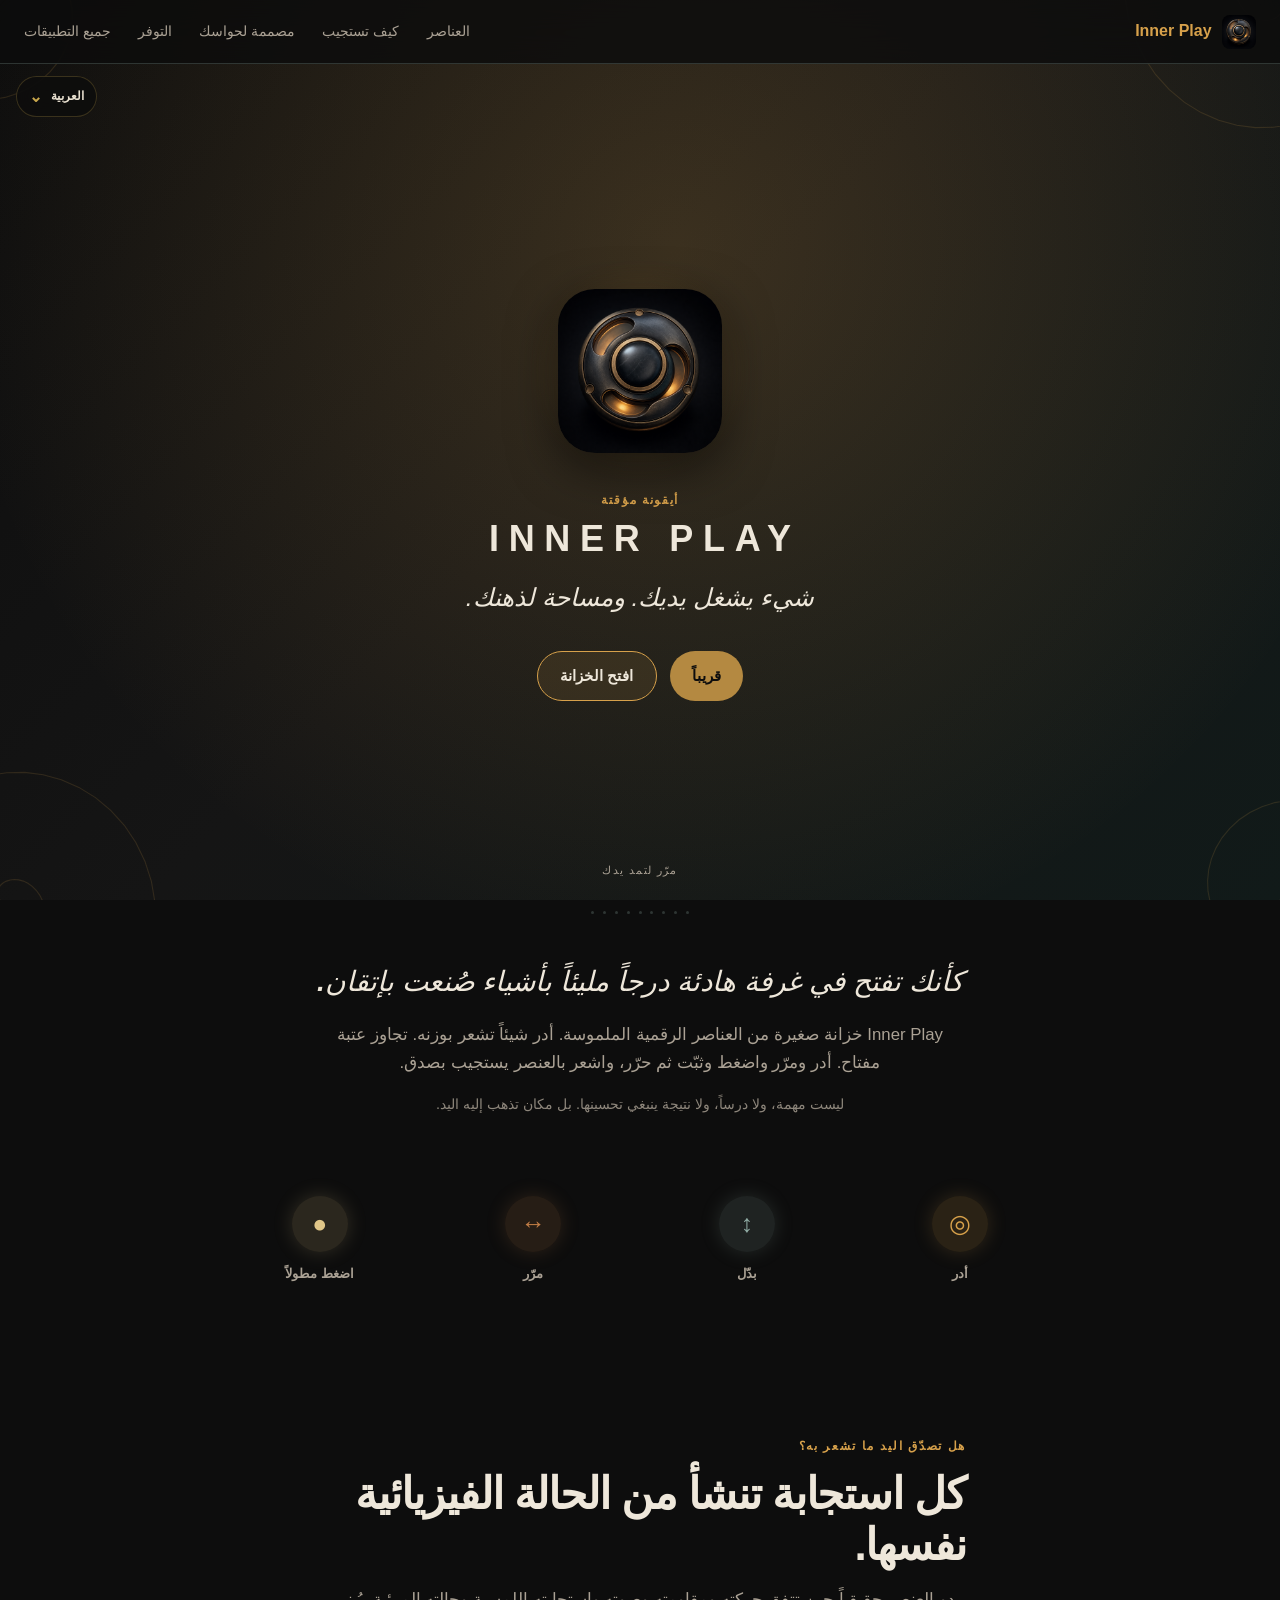
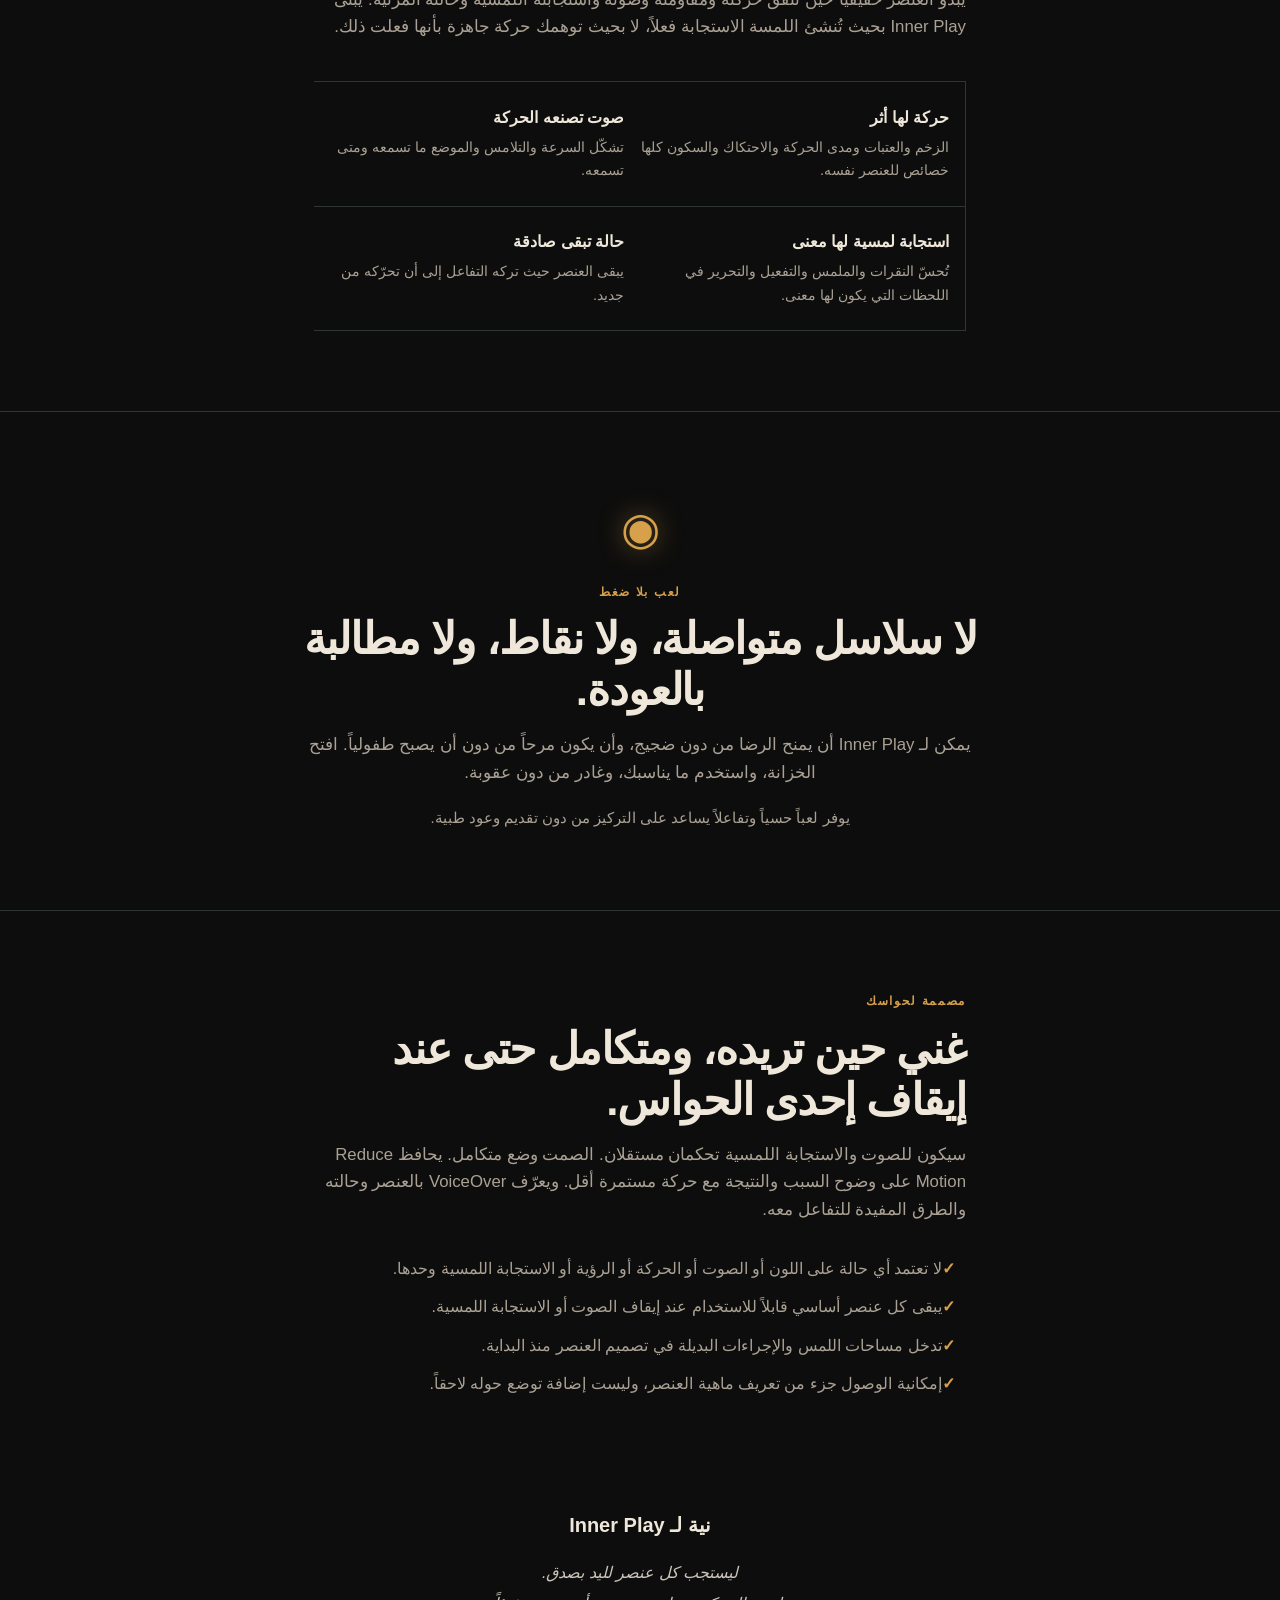
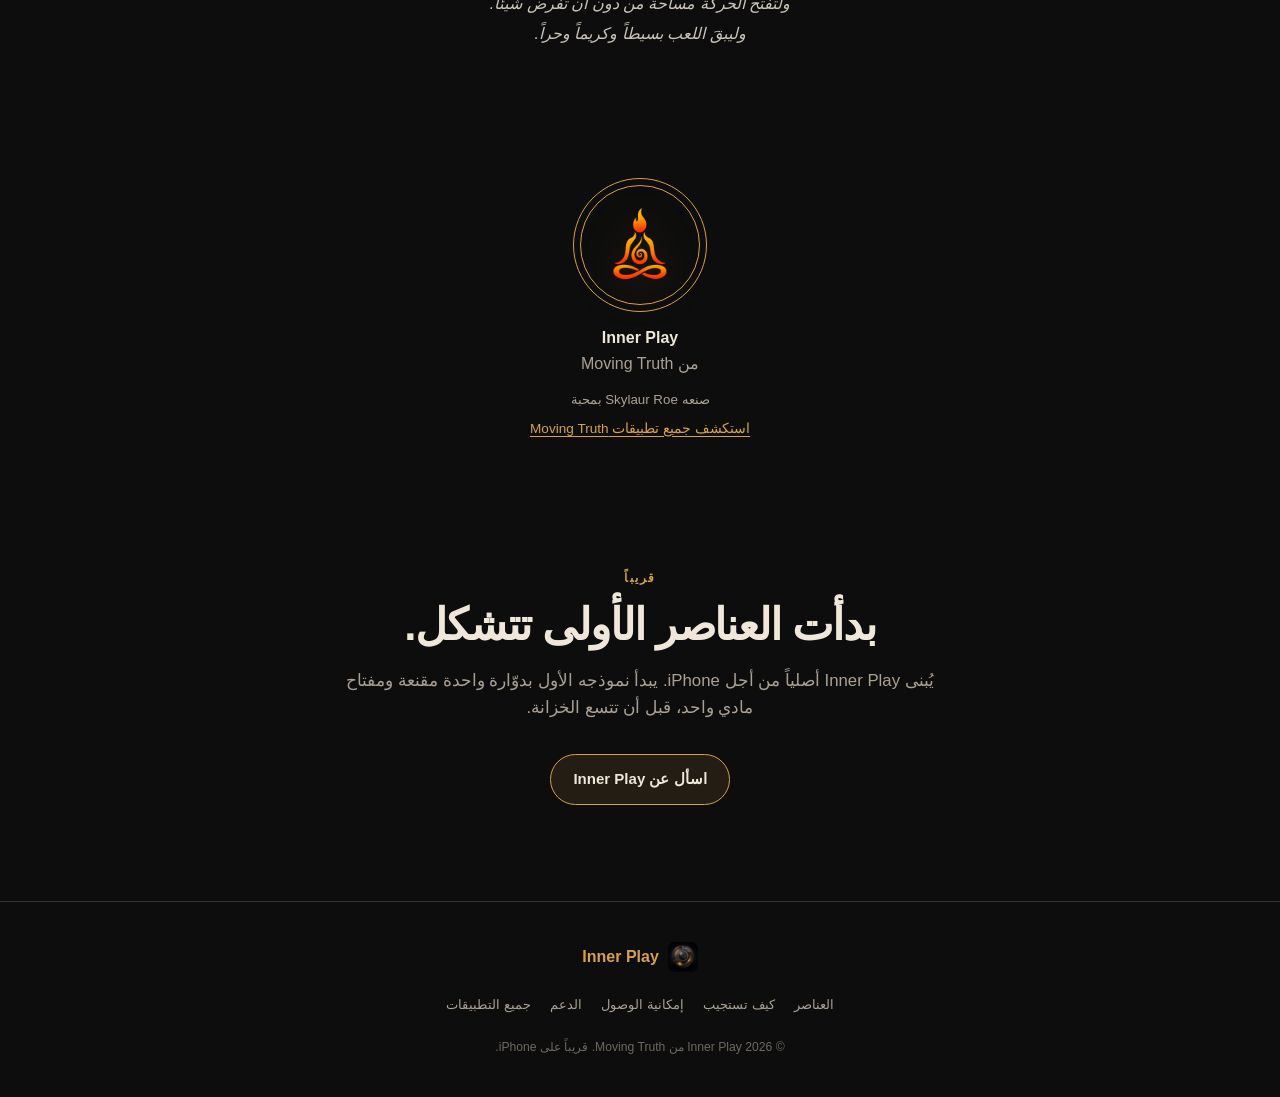
==== ar/index.html @ 5a7e7e4d "Localize InnerPlay in all 14 supported languages Add meaning-first locale catalogs and generated lan" ====
<!DOCTYPE html>
<html lang="ar" dir="rtl">
<head>
  <meta charset="UTF-8">
  <meta name="viewport" content="width=device-width, initial-scale=1.0">
  <meta name="theme-color" content="#0D0D0D">
  <meta name="description" content="Inner Play خزانة هادئة من العناصر الرقمية الملموسة: حركة وصوت واستجابات لمسية تبدو حقيقية لليدين اللتين تحتاجان إلى الانشغال. قريباً على iPhone.">
  <meta property="og:title" content="Inner Play — من Moving Truth">
  <meta property="og:description" content="شيء يشغل يديك. ومساحة لذهنك.">
  <meta property="og:type" content="website">
  <meta property="og:url" content="https://inner-play.movingtruth.com/ar/">
  <meta property="og:image" content="https://inner-play.movingtruth.com/assets/icon-placeholder.png">
  <meta name="twitter:card" content="summary_large_image">
  <title>Inner Play — من Moving Truth</title>
  <link rel="icon" type="image/png" href="../assets/icon-placeholder.png">
  <link rel="apple-touch-icon" href="../assets/icon-placeholder.png">
  <link rel="stylesheet" href="../styles.css">
  <script src="site.js" defer></script>











































<!-- family-localization-meta:start -->
<link rel="canonical" href="https://inner-play.movingtruth.com/ar/">
<link rel="alternate" hreflang="en" href="https://inner-play.movingtruth.com/">
<link rel="alternate" hreflang="fr" href="https://inner-play.movingtruth.com/fr/">
<link rel="alternate" hreflang="es" href="https://inner-play.movingtruth.com/es/">
<link rel="alternate" hreflang="de" href="https://inner-play.movingtruth.com/de/">
<link rel="alternate" hreflang="pt-BR" href="https://inner-play.movingtruth.com/pt-BR/">
<link rel="alternate" hreflang="it" href="https://inner-play.movingtruth.com/it/">
<link rel="alternate" hreflang="nl" href="https://inner-play.movingtruth.com/nl/">
<link rel="alternate" hreflang="hi" href="https://inner-play.movingtruth.com/hi/">
<link rel="alternate" hreflang="ar" href="https://inner-play.movingtruth.com/ar/">
<link rel="alternate" hreflang="zh-Hans" href="https://inner-play.movingtruth.com/zh-Hans/">
<link rel="alternate" hreflang="ja" href="https://inner-play.movingtruth.com/ja/">
<link rel="alternate" hreflang="ko" href="https://inner-play.movingtruth.com/ko/">
<link rel="alternate" hreflang="ru" href="https://inner-play.movingtruth.com/ru/">
<link rel="alternate" hreflang="th" href="https://inner-play.movingtruth.com/th/">
<link rel="alternate" hreflang="x-default" href="https://inner-play.movingtruth.com/">
<!-- family-localization-meta:end -->

<!-- family-localization-style:start -->
<style>
  .family-language{position:absolute;z-index:900;inset-block-start:4.75rem;inset-inline-end:1rem;color:#e8e0d0;font:600 .75rem/1.2 -apple-system,BlinkMacSystemFont,"Segoe UI",sans-serif}
  .family-language details{position:relative}
  .family-language summary{min-block-size:2.6rem;display:flex;align-items:center;gap:.55rem;padding:.3rem .75rem;list-style:none;border:1px solid rgba(201,168,76,.24);border-radius:999px;background:rgba(13,13,13,.82);cursor:pointer;backdrop-filter:blur(12px)}
  .family-language summary::-webkit-details-marker{display:none}
  .family-language summary::after{content:"⌄";font-size:1rem;color:#c9a84c}
  .family-language details[open] summary::after{transform:rotate(180deg)}
  .family-language__label{position:absolute;inline-size:1px;block-size:1px;padding:0;margin:-1px;overflow:hidden;clip:rect(0,0,0,0);white-space:nowrap;border:0}
  .family-language__menu{position:absolute;inset-block-start:calc(100% + .45rem);inset-inline-end:0;min-inline-size:12rem;max-block-size:min(65vh,28rem);overflow:auto;display:grid;gap:.2rem;padding:.4rem;border:1px solid rgba(201,168,76,.24);border-radius:16px;background:rgba(13,13,13,.97);box-shadow:0 16px 45px rgba(0,0,0,.42);backdrop-filter:blur(16px)}
  .family-language a{min-block-size:2.5rem;display:flex;align-items:center;padding:0 .7rem;border-radius:10px;color:inherit;text-decoration:none;white-space:nowrap}
  .family-language a:hover,.family-language a:focus-visible{background:rgba(201,168,76,.16);outline:2px solid transparent}
  .family-language a[aria-current="page"]{background:#c9a84c;color:#111}
  .language-suggestion{position:fixed;z-index:1100;inset-inline:50%;inset-block-end:1rem;transform:translateX(-50%);inline-size:min(calc(100% - 2rem),42rem);display:flex;align-items:center;justify-content:center;gap:.7rem;flex-wrap:wrap;padding:.8rem 1rem;border:1px solid rgba(201,168,76,.42);border-radius:16px;background:rgba(13,13,13,.96);color:#e8e0d0;font:600 .88rem/1.4 -apple-system,BlinkMacSystemFont,"Segoe UI",sans-serif;box-shadow:0 16px 45px rgba(0,0,0,.42);backdrop-filter:blur(16px)}
  .language-suggestion p{margin:0;color:#e8e0d0}
  .language-suggestion a,.language-suggestion button{min-block-size:2.35rem;display:inline-flex;align-items:center;padding:0 .8rem;border:1px solid rgba(201,168,76,.5);border-radius:999px;background:transparent;color:#e8e0d0;font:inherit;text-decoration:none;cursor:pointer}
  .language-suggestion a{background:#c9a84c;color:#111}
  .language-suggestion a:focus-visible,.language-suggestion button:focus-visible{outline:2px solid #f1d47a;outline-offset:2px}
  @media (max-width:700px){.family-language{inset-block-start:4.8rem;inset-inline-end:.75rem}}
</style>
<!-- family-localization-style:end -->
<!-- family-localization-script:start -->
<script src="../localization/language-preference.js" defer></script>
<!-- family-localization-script:end -->
</head>
<body class="play">
<!-- family-localization:start -->
<div class="family-language">
<details>
<summary><span class="family-language__label">اللغة</span><span>العربية</span></summary>
<nav class="family-language__menu" aria-label="اللغة">
  <a href="https://inner-play.movingtruth.com/" lang="en" data-language-choice="en">English</a>
  <a href="https://inner-play.movingtruth.com/fr/" lang="fr" data-language-choice="fr">Français</a>
  <a href="https://inner-play.movingtruth.com/es/" lang="es" data-language-choice="es">Español</a>
  <a href="https://inner-play.movingtruth.com/de/" lang="de" data-language-choice="de">Deutsch</a>
  <a href="https://inner-play.movingtruth.com/pt-BR/" lang="pt-BR" data-language-choice="pt-BR">Português (Brasil)</a>
  <a href="https://inner-play.movingtruth.com/it/" lang="it" data-language-choice="it">Italiano</a>
  <a href="https://inner-play.movingtruth.com/nl/" lang="nl" data-language-choice="nl">Nederlands</a>
  <a href="https://inner-play.movingtruth.com/hi/" lang="hi" data-language-choice="hi">हिन्दी</a>
  <a href="https://inner-play.movingtruth.com/ar/" lang="ar" data-language-choice="ar" aria-current="page">العربية</a>
  <a href="https://inner-play.movingtruth.com/zh-Hans/" lang="zh-Hans" data-language-choice="zh-Hans">简体中文</a>
  <a href="https://inner-play.movingtruth.com/ja/" lang="ja" data-language-choice="ja">日本語</a>
  <a href="https://inner-play.movingtruth.com/ko/" lang="ko" data-language-choice="ko">한국어</a>
  <a href="https://inner-play.movingtruth.com/ru/" lang="ru" data-language-choice="ru">Русский</a>
  <a href="https://inner-play.movingtruth.com/th/" lang="th" data-language-choice="th">ไทย</a>
</nav>
</details>
</div>
<!-- family-localization:end -->
  <a class="skip-link" href="#main-content">انتقل إلى المحتوى الرئيسي</a>

  <div class="living-canvas" aria-hidden="true">
    <div class="living-canvas__gradient"></div>
    <div class="living-canvas__glow"></div>
    <div class="living-canvas__motes" id="motes"></div>
    <svg class="living-canvas__corners" id="corner-spirals"></svg>
  </div>

  <header class="site-nav" role="banner">
    <a class="site-nav__brand" href="#top" aria-label="الصفحة الرئيسية لـ Inner Play">
      <img src="../assets/icon-placeholder.png" alt="">
      <span>Inner Play</span>
    </a>
    <button class="site-nav__toggle" type="button" aria-expanded="false" aria-controls="site-links">
      <span class="sr-only">افتح قائمة التنقل</span>
      <span aria-hidden="true"></span><span aria-hidden="true"></span><span aria-hidden="true"></span>
    </button>
    <nav aria-label="التنقل الرئيسي">
      <ul class="site-nav__links" id="site-links">
        <li><a href="#objects">العناصر</a></li>
        <li><a href="#response">كيف تستجيب</a></li>
        <li><a href="#access">مصممة لحواسك</a></li>
        <li><a href="#availability">التوفر</a></li>
        <li><a href="https://apps.movingtruth.com/ar/">جميع التطبيقات</a></li>
      </ul>
    </nav>
  </header>

  <main id="main-content">
    <section class="hero" id="top" aria-labelledby="hero-title">
      <div class="hero__icon-wrap">
        <div class="hero__icon-glow"></div>
        <img class="hero__icon" src="../assets/icon-placeholder.png" alt="أيقونة Inner Play المؤقتة: قرص حركي معدني داكن يتوهج بدفء من الداخل">
      </div>
      <span class="hero__eyebrow">أيقونة مؤقتة</span>
      <h1 class="hero__name hero__name--product" id="hero-title">Inner Play</h1>
      <p class="hero__promise">شيء يشغل يديك. ومساحة لذهنك.</p>
      <div class="hero__actions">
        <span class="button button--quiet" aria-label="قريباً على iPhone">قريباً</span>
        <a class="button button--outline" href="#objects">افتح الخزانة</a>
      </div>
      <p class="hero__scroll" aria-hidden="true">مرّر لتمد يدك</p>
    </section>

    <div class="dot-row" aria-hidden="true">
      <span></span><span></span><span></span><span></span><span></span><span></span><span></span><span></span><span></span>
    </div>

    <section class="intro" aria-labelledby="purpose-title">
      <h2 id="purpose-title">كأنك تفتح في غرفة هادئة درجاً مليئاً بأشياء صُنعت بإتقان.</h2>
      <p>Inner Play خزانة صغيرة من العناصر الرقمية الملموسة. أدر شيئاً تشعر بوزنه. تجاوز عتبة مفتاح. أدر ومرّر واضغط وثبّت ثم حرّر، واشعر بالعنصر يستجيب بصدق.</p>
      <p class="intro__trust">ليست مهمة، ولا درساً، ولا نتيجة ينبغي تحسينها. بل مكان تذهب إليه اليد.</p>
    </section>

    <section class="feature-flow" id="objects" aria-label="طرق التفاعل مع Inner Play">
      <ul class="feature-flow__list feature-flow__list--four">
        <li style="--feature:#D7A14B"><span aria-hidden="true">◎</span><strong>أدر</strong></li>
        <li style="--feature:#8FAAA3"><span aria-hidden="true">↕</span><strong>بدّل</strong></li>
        <li style="--feature:#C17D46"><span aria-hidden="true">↔</span><strong>مرّر</strong></li>
        <li style="--feature:#E0C688"><span aria-hidden="true">●</span><strong>اضغط مطولاً</strong></li>
      </ul>
    </section>

    <section class="statement" id="response" aria-labelledby="response-title">
      <span class="eyebrow">هل تصدّق اليد ما تشعر به؟</span>
      <h2 id="response-title">كل استجابة تنشأ من الحالة الفيزيائية نفسها.</h2>
      <p>يبدو العنصر حقيقياً حين تتفق حركته ومقاومته وصوته واستجابته اللمسية وحالته المرئية. يُبنى Inner Play بحيث تُنشئ اللمسة الاستجابة فعلاً، لا بحيث توهمك حركة جاهزة بأنها فعلت ذلك.</p>
      <div class="capability-lines" role="list">
        <div role="listitem"><strong>حركة لها أثر</strong><span>الزخم والعتبات ومدى الحركة والاحتكاك والسكون كلها خصائص للعنصر نفسه.</span></div>
        <div role="listitem"><strong>صوت تصنعه الحركة</strong><span>تشكّل السرعة والتلامس والموضع ما تسمعه ومتى تسمعه.</span></div>
        <div role="listitem"><strong>استجابة لمسية لها معنى</strong><span>تُحسّ النقرات والملمس والتفعيل والتحرير في اللحظات التي يكون لها معنى.</span></div>
        <div role="listitem"><strong>حالة تبقى صادقة</strong><span>يبقى العنصر حيث تركه التفاعل إلى أن تحرّكه من جديد.</span></div>
      </div>
    </section>

    <section class="statement statement--bordered" aria-labelledby="quiet-title">
      <span class="statement__symbol" aria-hidden="true">◉</span>
      <span class="eyebrow">لعب بلا ضغط</span>
      <h2 id="quiet-title">لا سلاسل متواصلة، ولا نقاط، ولا مطالبة بالعودة.</h2>
      <p>يمكن لـ Inner Play أن يمنح الرضا من دون ضجيج، وأن يكون مرحاً من دون أن يصبح طفولياً. افتح الخزانة، واستخدم ما يناسبك، وغادر من دون عقوبة.</p>
      <p class="statement__note">يوفر لعباً حسياً وتفاعلاً يساعد على التركيز من دون تقديم وعود طبية.</p>
    </section>

    <section class="statement" id="access" aria-labelledby="access-title">
      <span class="eyebrow">مصممة لحواسك</span>
      <h2 id="access-title">غني حين تريده، ومتكامل حتى عند إيقاف إحدى الحواس.</h2>
      <p>سيكون للصوت والاستجابة اللمسية تحكمان مستقلان. الصمت وضع متكامل. يحافظ Reduce Motion على وضوح السبب والنتيجة مع حركة مستمرة أقل. ويعرّف VoiceOver بالعنصر وحالته والطرق المفيدة للتفاعل معه.</p>
      <ul class="truth-list">
        <li>لا تعتمد أي حالة على اللون أو الصوت أو الحركة أو الرؤية أو الاستجابة اللمسية وحدها.</li>
        <li>يبقى كل عنصر أساسي قابلاً للاستخدام عند إيقاف الصوت أو الاستجابة اللمسية.</li>
        <li>تدخل مساحات اللمس والإجراءات البديلة في تصميم العنصر منذ البداية.</li>
        <li>إمكانية الوصول جزء من تعريف ماهية العنصر، وليست إضافة توضع حوله لاحقاً.</li>
      </ul>
    </section>

    <section class="blessing" aria-labelledby="blessing-title">
      <h2 id="blessing-title">نية لـ Inner Play</h2>
      <p>ليستجب كل عنصر لليد بصدق.<br>ولتفتح الحركة مساحة من دون أن تفرض شيئاً.<br>وليبقَ اللعب بسيطاً وكريماً وحراً.</p>
    </section>

    <section class="moving-truth" aria-label="عن Moving Truth">
      <a class="moving-truth__ring" href="https://movingtruth.com" aria-label="Moving Truth. يفتح movingtruth.com">
        <img src="../assets/moving-truth-logo.png" alt="شعار Moving Truth">
      </a>
      <strong>Inner Play</strong>
      <span>من Moving Truth</span>
      <small>صنعه Skylaur Roe بمحبة</small>
      <a href="https://apps.movingtruth.com/ar/">استكشف جميع تطبيقات Moving Truth</a>
    </section>

    <section class="closing" id="availability" aria-labelledby="availability-title">
      <span class="eyebrow">قريباً</span>
      <h2 id="availability-title">بدأت العناصر الأولى تتشكل.</h2>
      <p>يُبنى Inner Play أصلياً من أجل iPhone. يبدأ نموذجه الأول بدوّارة واحدة مقنعة ومفتاح مادي واحد، قبل أن تتسع الخزانة.</p>
      <a class="button button--outline" href="mailto:support@movingtruth.com?subject=Inner%20Play">اسأل عن Inner Play</a>
    </section>
  </main>

  <footer>
    <div class="footer__brand"><img src="../assets/icon-placeholder.png" alt=""><strong>Inner Play</strong></div>
    <nav aria-label="التنقل في تذييل الصفحة">
      <ul>
        <li><a href="#objects">العناصر</a></li>
        <li><a href="#response">كيف تستجيب</a></li>
        <li><a href="#access">إمكانية الوصول</a></li>
        <li><a href="mailto:support@movingtruth.com">الدعم</a></li>
        <li><a href="https://apps.movingtruth.com/ar/">جميع التطبيقات</a></li>
      </ul>
    </nav>
    <p>© 2026 Inner Play من Moving Truth. قريباً على iPhone.</p>
  </footer>
</body>
</html>
---- styles.css ----
*, *::before, *::after { box-sizing: border-box; margin: 0; padding: 0; }

:root {
  color-scheme: dark;
  --bg: #0d0d0d;
  --bg-warm: #17130e;
  --gold: #c9a84c;
  --gold-dim: #9a7a30;
  --cream: #eee7da;
  --taupe: #aaa194;
  --separator: rgba(201, 168, 76, 0.22);
  --content: 700px;
  --wide: 1120px;
  --accent: var(--gold);
  --accent-rgb: 201, 168, 76;
}

html { scroll-behavior: smooth; }
body {
  min-height: 100%;
  overflow-x: hidden;
  background: var(--bg);
  color: var(--cream);
  font-family: -apple-system, BlinkMacSystemFont, "Segoe UI", sans-serif;
  line-height: 1.65;
  -webkit-font-smoothing: antialiased;
}
body.sign { --accent: #f2a643; --accent-rgb: 242, 166, 67; --bg-warm: #101729; --separator: rgba(242, 166, 67, 0.24); }
body.course { --accent: #cf8a47; --accent-rgb: 207, 138, 71; --bg-warm: #24150d; --separator: rgba(207, 138, 71, 0.25); }
body.play { --accent: #d7a14b; --accent-rgb: 215, 161, 75; --bg-warm: #111a19; --separator: rgba(143, 170, 163, 0.26); }

a { color: var(--accent); text-underline-offset: .2em; }
a:hover { color: var(--cream); }
a:focus-visible, button:focus-visible { outline: 3px solid var(--accent); outline-offset: 5px; }
img { max-width: 100%; }
.sr-only { position: absolute; width: 1px; height: 1px; overflow: hidden; clip: rect(0, 0, 0, 0); clip-path: inset(50%); white-space: nowrap; }
.skip-link { position: fixed; z-index: 1000; left: 1rem; top: -5rem; padding: .7rem 1rem; background: var(--cream); color: var(--bg); border-radius: .5rem; }
.skip-link:focus { top: 1rem; }

.living-canvas { position: fixed; inset: 0; z-index: -1; overflow: hidden; background: var(--bg); }
.living-canvas__gradient { position: absolute; inset: 0; background: linear-gradient(135deg, var(--bg), #151515 48%, var(--bg-warm)); }
.living-canvas__glow { position: absolute; inset: -20%; background: radial-gradient(circle at 52% 34%, rgba(var(--accent-rgb), .2), transparent 58%); animation: breathe 7s ease-in-out infinite; }
.living-canvas__motes { position: absolute; inset: 0; }
.mote { position: absolute; bottom: -5%; border-radius: 50%; background: var(--accent); animation: rise linear infinite; }
.living-canvas__corners { position: absolute; inset: 0; width: 100%; height: 100%; }
.living-canvas__corners path { fill: none; stroke: var(--accent); stroke-width: 1.1; stroke-linecap: round; opacity: .15; }
@keyframes breathe { 0%,100% { opacity: .48; transform: scale(.98); } 50% { opacity: 1; transform: scale(1.03); } }
@keyframes rise { 0% { transform: translateY(0); opacity: 0; } 10%,85% { opacity: var(--mote-opacity); } 100% { transform: translateY(-120vh); opacity: 0; } }
@keyframes appear { from { opacity: 0; transform: translateY(18px); } to { opacity: 1; transform: none; } }

.site-nav { position: sticky; top: 0; z-index: 100; display: flex; align-items: center; justify-content: space-between; min-height: 64px; padding: .75rem 1.5rem; background: rgba(13,13,13,.84); backdrop-filter: blur(16px); -webkit-backdrop-filter: blur(16px); border-bottom: 1px solid var(--separator); }
.site-nav__brand { display: flex; align-items: center; gap: .65rem; color: var(--accent); font-weight: 700; text-decoration: none; }
.site-nav__brand img { width: 34px; height: 34px; border-radius: 8px; object-fit: cover; }
.site-nav__links { display: flex; gap: 1.7rem; list-style: none; }
.site-nav__links a { color: var(--taupe); font-size: .88rem; text-decoration: none; }
.site-nav__toggle { display: none; width: 44px; height: 44px; background: transparent; border: 0; align-items: center; justify-content: center; flex-direction: column; gap: 5px; }
.site-nav__toggle > span:not(.sr-only) { width: 23px; height: 2px; border-radius: 2px; background: var(--cream); }

.hero { min-height: calc(100svh - 64px); display: flex; flex-direction: column; align-items: center; justify-content: center; padding: 5rem 1.5rem 4rem; text-align: center; position: relative; }
.hero--hub { min-height: 78svh; }
.hero__mark { position: relative; width: 146px; height: 146px; display: grid; place-items: center; margin-bottom: 1.7rem; border-radius: 50%; }
.hero__mark::before, .hero__mark::after { content: ""; position: absolute; border-radius: 50%; border: 1.5px solid var(--accent); animation: ring 5.85s ease-in-out infinite; }
.hero__mark::before { inset: -8px; }
.hero__mark::after { inset: 2px; animation-delay: -.7s; }
.hero__mark img { width: 112px; height: 112px; object-fit: contain; filter: drop-shadow(0 8px 24px rgba(var(--accent-rgb), .2)); }
.hero__icon-wrap { width: 184px; height: 184px; display: grid; place-items: center; position: relative; margin-bottom: 1.7rem; }
.hero__icon-glow { position: absolute; inset: -14px; border-radius: 50%; background: radial-gradient(circle, rgba(var(--accent-rgb), .4), transparent 68%); filter: blur(13px); animation: breathe 6.5s ease-in-out infinite; }
.hero__icon { position: relative; width: 164px; height: 164px; object-fit: cover; border-radius: 37px; box-shadow: 0 14px 48px rgba(0,0,0,.58); animation: breathe 6.5s ease-in-out infinite; }
.hero__eyebrow, .eyebrow { display: block; margin-bottom: .75rem; color: var(--accent); font-size: .73rem; font-weight: 750; letter-spacing: .14em; text-transform: uppercase; }
.hero__name { max-width: 900px; font-size: clamp(2.25rem, 7vw, 5rem); line-height: 1.02; letter-spacing: -.045em; font-weight: 760; animation: appear .8s ease both; }
.hero__name--product { font-size: clamp(1.65rem, 5vw, 2.25rem); letter-spacing: .27em; margin-left: .27em; text-transform: uppercase; }
.hero__promise { max-width: 680px; margin: 1.25rem auto 2rem; color: var(--cream); font-size: clamp(1.15rem, 3vw, 1.55rem); font-style: italic; }
.hero__intro { max-width: 700px; margin: 1.2rem auto 2rem; color: var(--taupe); font-size: 1.05rem; }
.hero__actions { display: flex; flex-wrap: wrap; justify-content: center; gap: .8rem; }
.hero__scroll { position: absolute; bottom: 1.3rem; color: var(--taupe); font-size: .7rem; letter-spacing: .12em; text-transform: uppercase; }
@keyframes ring { 0%,100% { opacity: .3; transform: scale(.98); } 50% { opacity: .88; transform: scale(1.03); } }

.button { min-height: 48px; display: inline-flex; align-items: center; justify-content: center; padding: .75rem 1.4rem; border-radius: 999px; font-size: .94rem; font-weight: 700; text-decoration: none; }
.button--solid { background: var(--accent); color: #0d0d0d; }
.button--outline { color: var(--cream); border: 1.5px solid var(--accent); background: rgba(var(--accent-rgb), .11); }
.button--quiet { cursor: default; background: color-mix(in srgb, var(--accent) 72%, #5b4a27); color: #0d0d0d; }

.dot-row { display: flex; justify-content: center; gap: .55rem; padding: .7rem 1.5rem 2.8rem; }
.dot-row span { width: 3px; height: 3px; border-radius: 50%; background: var(--separator); }
.intro { max-width: var(--content); margin: 0 auto; padding: 0 1.5rem 4.5rem; text-align: center; }
.intro h2 { margin-bottom: 1rem; font-size: clamp(1.35rem, 3vw, 1.75rem); font-style: italic; font-weight: 580; }
.intro p { color: var(--taupe); font-size: 1.05rem; }
.intro__trust { margin-top: 1rem; font-size: .9rem !important; opacity: .82; }

.app-family { max-width: var(--wide); margin: 0 auto; padding: 1rem 1.5rem 6rem; }
.section-heading { max-width: 690px; margin-bottom: 2.7rem; }
.section-heading h2, .statement h2, .closing h2 { margin-bottom: 1rem; font-size: clamp(1.85rem, 5vw, 2.75rem); line-height: 1.16; letter-spacing: -.025em; }
.section-heading p, .statement > p, .closing p { color: var(--taupe); font-size: 1.05rem; }
.app-grid { display: grid; grid-template-columns: repeat(2, minmax(0, 1fr)); border-top: 1px solid var(--separator); }
.app-card { position: relative; display: grid; grid-template-columns: 112px 1fr; gap: 1.35rem; min-height: 260px; padding: 2.2rem 2.2rem 2.2rem 0; color: inherit; text-decoration: none; border-bottom: 1px solid var(--separator); transition: background .25s ease, transform .25s ease; }
.app-card:nth-child(odd) { border-right: 1px solid var(--separator); }
.app-card:nth-child(even) { padding-left: 2.2rem; }
.app-card:hover { color: inherit; background: linear-gradient(120deg, rgba(var(--card-rgb), .1), transparent 72%); transform: translateY(-2px); }
.app-card__icon { width: 112px; height: 112px; border-radius: 25px; object-fit: cover; box-shadow: 0 10px 34px rgba(0,0,0,.46), 0 0 28px rgba(var(--card-rgb), .12); }
.app-card__body { display: flex; flex-direction: column; align-items: flex-start; }
.app-card__status { display: inline-flex; margin-bottom: .65rem; color: rgb(var(--card-rgb)); font-size: .68rem; font-weight: 800; letter-spacing: .11em; text-transform: uppercase; }
.app-card h3 { margin-bottom: .45rem; color: var(--cream); font-size: 1.35rem; line-height: 1.2; }
.app-card__tagline { margin-bottom: .65rem; color: var(--cream); font-style: italic; }
.app-card__copy { color: var(--taupe); font-size: .9rem; }
.app-card__cta { margin-top: auto; padding-top: 1.1rem; color: rgb(var(--card-rgb)); font-weight: 700; font-size: .86rem; }

.feature-flow { max-width: 880px; margin: 0 auto; padding: .5rem 1.5rem 4.5rem; }
.feature-flow__list { display: grid; grid-template-columns: repeat(5, 1fr); gap: 1.4rem; list-style: none; }
.feature-flow__list--four { grid-template-columns: repeat(4, 1fr); }
.feature-flow li { display: flex; flex-direction: column; align-items: center; gap: .65rem; text-align: center; }
.feature-flow li > span { display: grid; place-items: center; width: 56px; height: 56px; border-radius: 50%; color: var(--feature); font-size: 1.55rem; background: color-mix(in srgb, var(--feature) 14%, transparent); box-shadow: 0 0 20px color-mix(in srgb, var(--feature) 18%, transparent); }
.feature-flow strong { color: var(--taupe); font-size: .82rem; }

.statement { max-width: var(--content); margin: 0 auto; padding: 5rem 1.5rem; }
.statement--wide { max-width: var(--wide); }
.statement--bordered { max-width: none; border-block: 1px solid var(--separator); text-align: center; }
.statement--bordered > * { max-width: var(--content); margin-inline: auto; }
.statement__symbol { display: block; margin-bottom: 1rem; color: var(--accent); font-size: 2.8rem; text-shadow: 0 0 28px rgba(var(--accent-rgb), .46); }
.statement__note { margin-top: 1.2rem !important; font-size: .92rem !important; }
.truth-list { list-style: none; display: grid; gap: .75rem; margin-top: 2rem; }
.truth-list li { color: var(--taupe); }
.truth-list li::before { content: "✓"; color: var(--accent); font-weight: 800; margin-right: .7rem; }
.capability-lines { display: grid; grid-template-columns: 1fr 1fr; margin-top: 2.5rem; border-top: 1px solid var(--separator); }
.capability-lines > div { display: flex; flex-direction: column; gap: .3rem; padding: 1.4rem 1rem 1.4rem 0; border-bottom: 1px solid var(--separator); }
.capability-lines > div:nth-child(odd) { border-right: 1px solid var(--separator); }
.capability-lines > div:nth-child(even) { padding-left: 1.4rem; }
.capability-lines strong { color: var(--cream); }
.capability-lines span { color: var(--taupe); font-size: .9rem; }
.step-line { display: grid; grid-template-columns: repeat(5, 1fr); margin-top: 2.5rem; border-block: 1px solid var(--separator); }
.step-line li { position: relative; min-height: 120px; display: flex; align-items: center; justify-content: center; padding: 1rem; color: var(--taupe); text-align: center; list-style: none; }
.step-line li:not(:last-child) { border-right: 1px solid var(--separator); }
.step-line li::after { content: ""; position: absolute; right: -3px; width: 5px; height: 5px; border-radius: 50%; background: var(--accent); }
.step-line li:last-child::after { display: none; }

.blessing { max-width: 660px; margin: 0 auto; padding: 2rem 1.5rem 4rem; text-align: center; }
.blessing h2 { margin-bottom: 1rem; font-size: 1.25rem; }
.blessing p { color: rgba(238,231,218,.84); font-style: italic; line-height: 1.9; }
.moving-truth { display: flex; flex-direction: column; align-items: center; padding: 4.5rem 1.5rem 3rem; text-align: center; }
.moving-truth__ring { position: relative; width: 120px; height: 120px; display: grid; place-items: center; margin-bottom: 1.2rem; border-radius: 50%; }
.moving-truth__ring::before, .moving-truth__ring::after { content: ""; position: absolute; border-radius: 50%; border: 1.5px solid var(--accent); animation: ring 5.85s ease-in-out infinite; }
.moving-truth__ring::before { inset: -7px; }
.moving-truth__ring::after { inset: 0; animation-delay: -.7s; }
.moving-truth__ring img { width: 94px; height: 94px; object-fit: contain; filter: drop-shadow(0 8px 22px rgba(var(--accent-rgb), .18)); }
.moving-truth > span, .moving-truth > small { color: var(--taupe); }
.moving-truth > small { margin-top: .7rem; }
.moving-truth > a:last-child { margin-top: .45rem; font-size: .85rem; }
.closing { max-width: 650px; margin: 0 auto; padding: 5rem 1.5rem 6rem; text-align: center; }
.closing p { margin-bottom: 2rem; }

footer { display: flex; flex-direction: column; align-items: center; gap: 1.2rem; padding: 2.5rem 1.5rem; border-top: 1px solid var(--separator); text-align: center; }
.footer__brand { display: flex; align-items: center; gap: .55rem; color: var(--accent); }
.footer__brand img { width: 30px; height: 30px; border-radius: 7px; object-fit: cover; }
footer ul { display: flex; flex-wrap: wrap; justify-content: center; gap: 1.2rem; list-style: none; }
footer a { color: var(--taupe); font-size: .84rem; text-decoration: none; }
footer p { color: var(--taupe); opacity: .62; font-size: .76rem; }

@media (max-width: 820px) {
  .app-grid { grid-template-columns: 1fr; }
  .app-card:nth-child(odd) { border-right: 0; }
  .app-card:nth-child(even) { padding-left: 0; }
  .step-line { grid-template-columns: 1fr; }
  .step-line li { min-height: auto; padding: 1.15rem; }
  .step-line li:not(:last-child) { border-right: 0; border-bottom: 1px solid var(--separator); }
  .step-line li::after { right: auto; bottom: -3px; }
}
@media (max-width: 700px) {
  .site-nav__toggle { display: flex; }
  .site-nav__links { display: none; position: absolute; inset: 64px 0 auto; flex-direction: column; gap: 0; padding: .6rem 0; background: rgba(13,13,13,.97); border-bottom: 1px solid var(--separator); }
  .site-nav__links[data-open="true"] { display: flex; }
  .site-nav__links a { display: block; min-height: 48px; padding: .8rem 1.5rem; }
  .feature-flow__list { grid-template-columns: repeat(2, 1fr); }
  .feature-flow__list--four { grid-template-columns: repeat(2, 1fr); }
  .feature-flow li:last-child { grid-column: 1 / -1; }
  .feature-flow__list--four li:last-child { grid-column: auto; }
  .hero__name { font-size: clamp(2.2rem, 13vw, 3.5rem); }
  .hero__name--product { font-size: clamp(1.45rem, 8vw, 2rem); }
}
@media (max-width: 540px) {
  .app-card { grid-template-columns: 82px 1fr; gap: 1rem; min-height: 0; padding: 1.7rem 0; }
  .app-card__icon { width: 82px; height: 82px; border-radius: 19px; }
  .capability-lines { grid-template-columns: 1fr; }
  .capability-lines > div:nth-child(odd) { border-right: 0; }
  .capability-lines > div:nth-child(even) { padding-left: 0; }
  .hero__icon-wrap { width: 156px; height: 156px; }
  .hero__icon { width: 142px; height: 142px; border-radius: 32px; }
}
@media (prefers-reduced-motion: reduce) {
  html { scroll-behavior: auto; }
  *, *::before, *::after { animation-duration: .01ms !important; animation-iteration-count: 1 !important; transition-duration: .01ms !important; }
  .mote { display: none; }
}
@media (prefers-contrast: more) {
  :root { --taupe: #ddd6ca; --separator: rgba(238,231,218,.52); --gold: #f0cf70; }
}
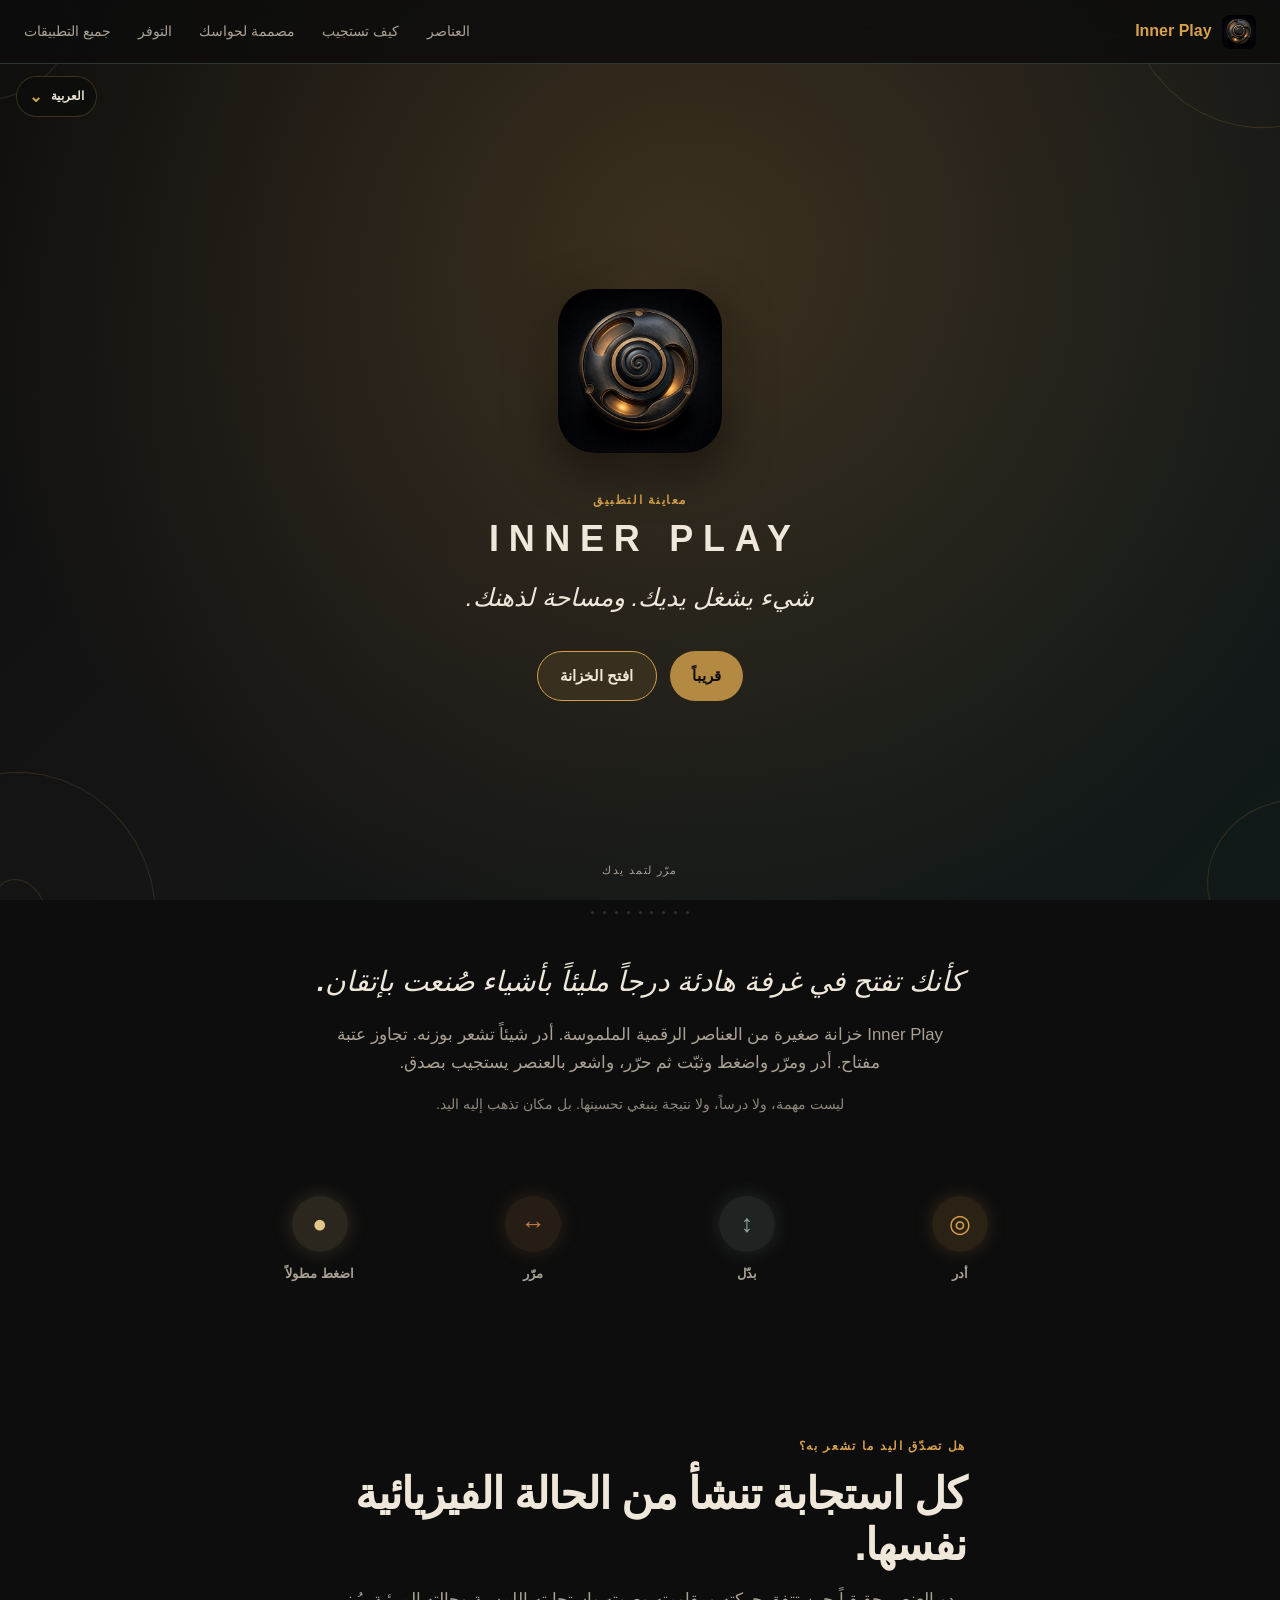
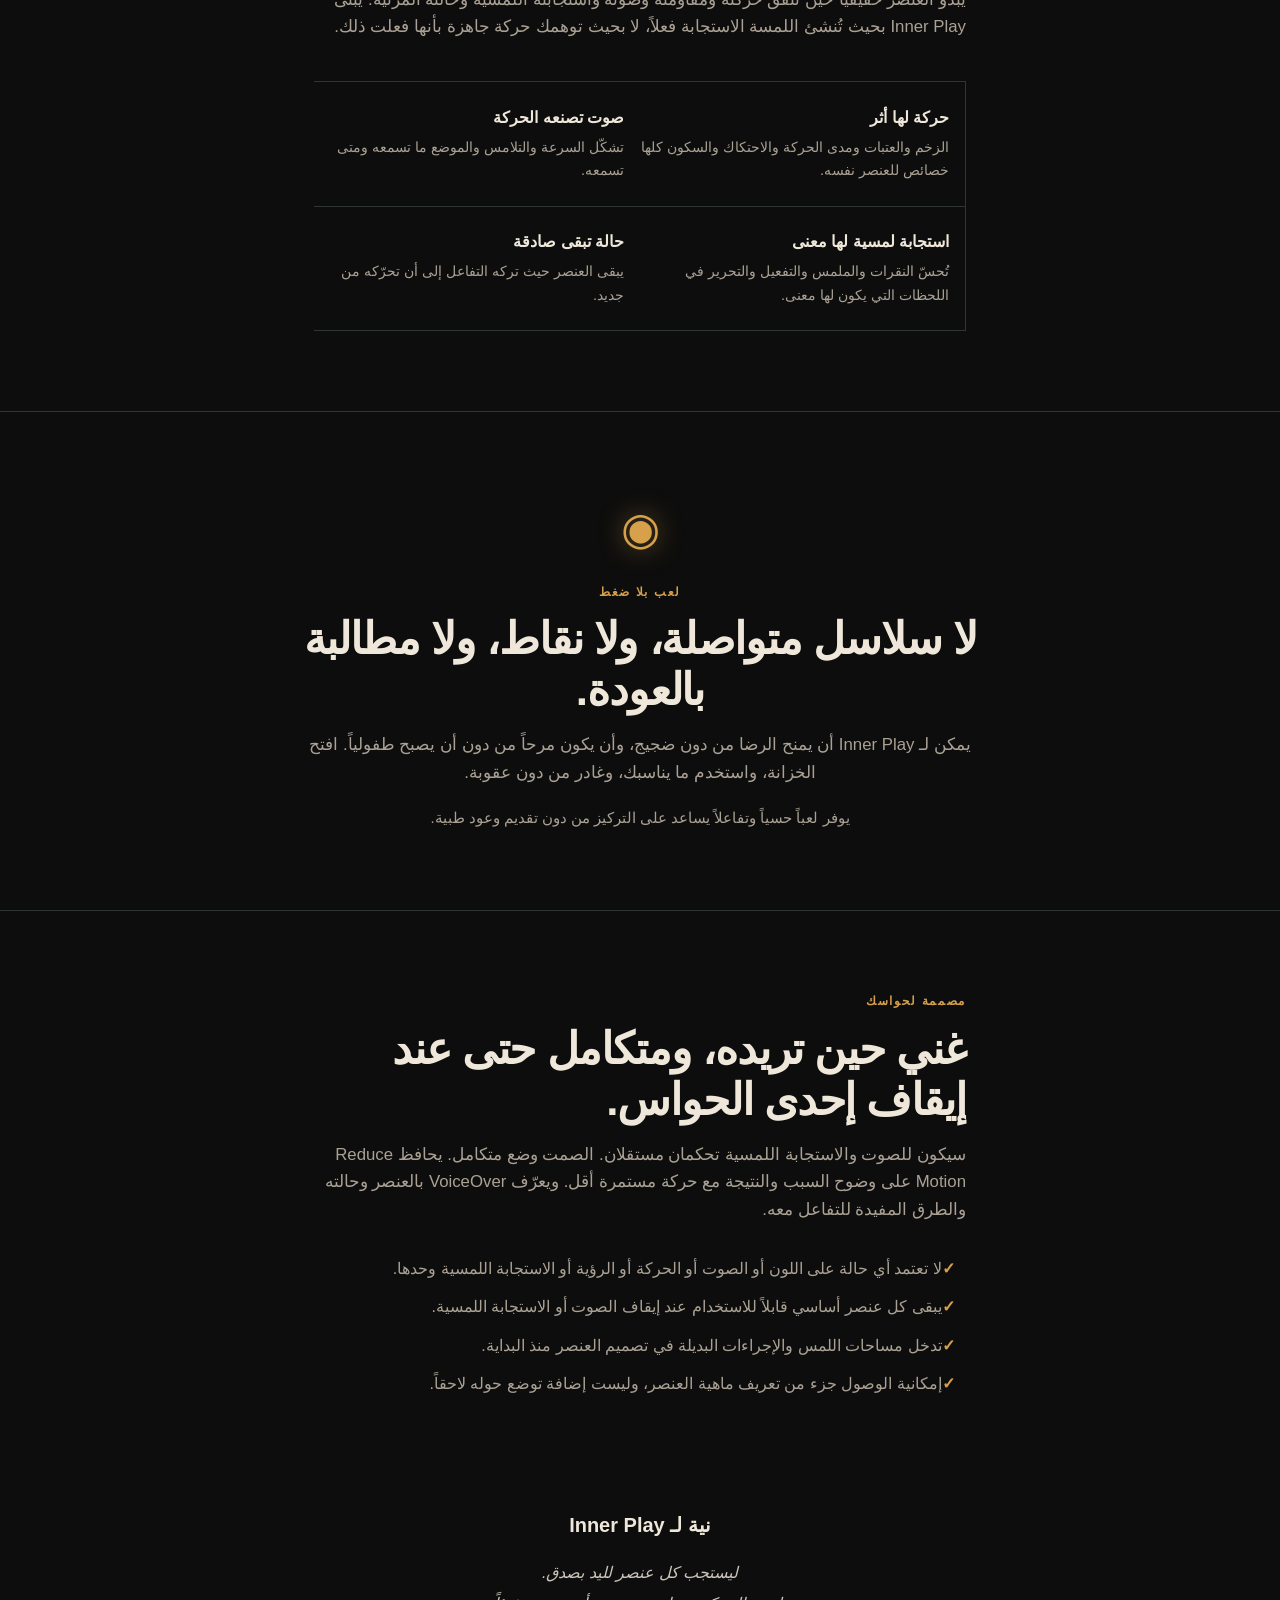
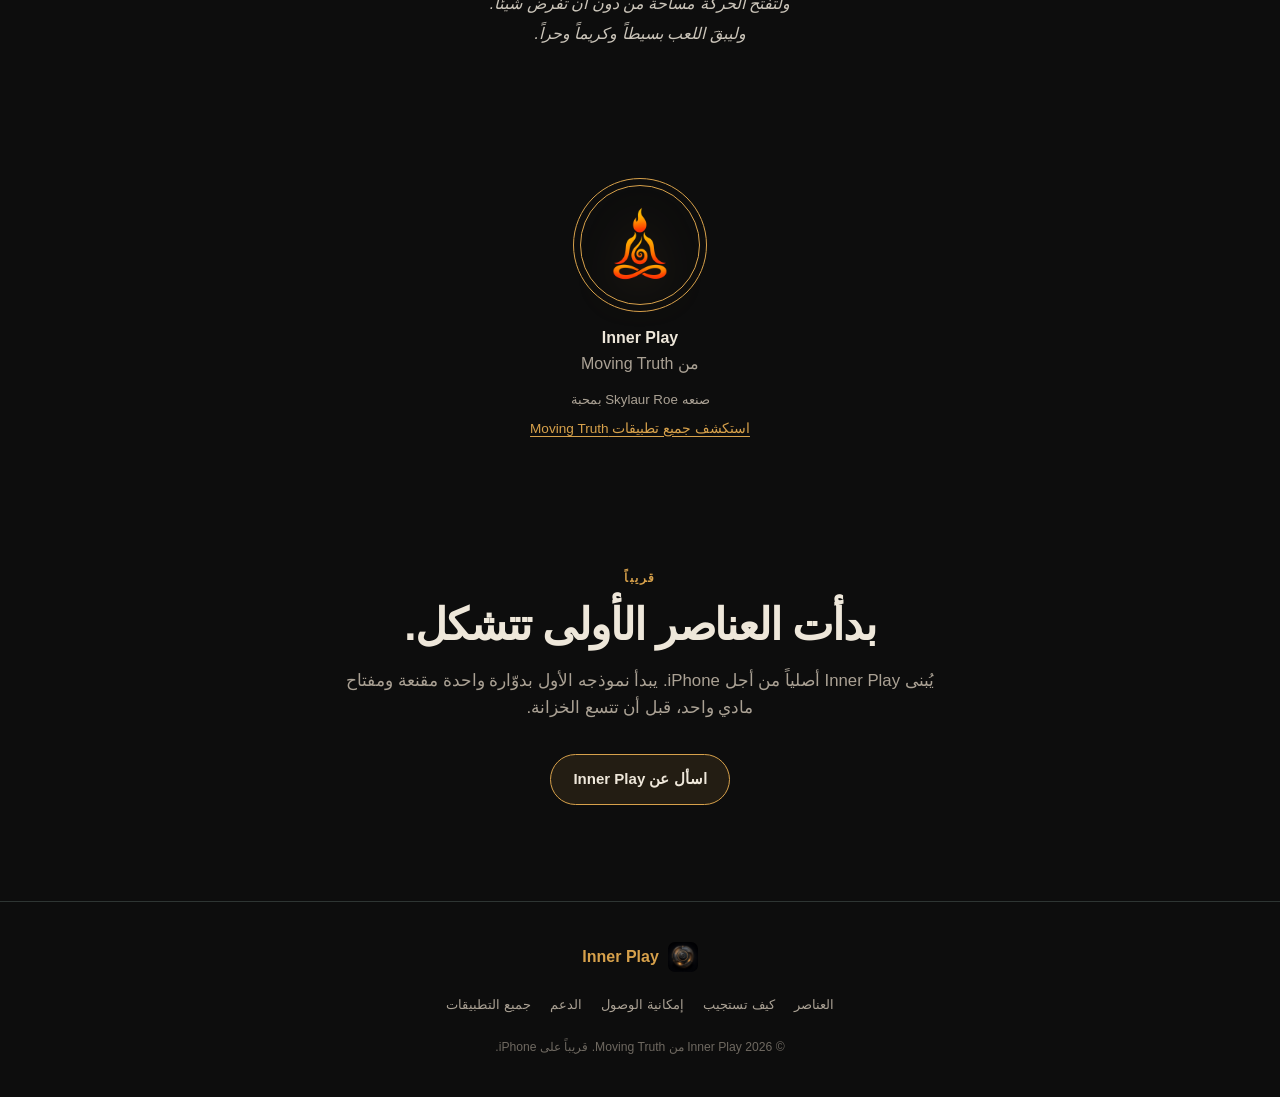
==== commit 22526b98: "Regenerate localized pages for current app artwork Generate every managed locale from the registered" ====
--- a/ar/index.html
+++ b/ar/index.html
@@ -9,11 +9,11 @@
   <meta property="og:description" content="شيء يشغل يديك. ومساحة لذهنك.">
   <meta property="og:type" content="website">
   <meta property="og:url" content="https://inner-play.movingtruth.com/ar/">
-  <meta property="og:image" content="https://inner-play.movingtruth.com/assets/icon-placeholder.png">
+  <meta property="og:image" content="https://inner-play.movingtruth.com/assets/icon.png?v=20261030">
   <meta name="twitter:card" content="summary_large_image">
   <title>Inner Play — من Moving Truth</title>
-  <link rel="icon" type="image/png" href="../assets/icon-placeholder.png">
-  <link rel="apple-touch-icon" href="../assets/icon-placeholder.png">
+  <link rel="icon" type="image/png" href="../assets/icon.png?v=20261030">
+  <link rel="apple-touch-icon" href="../assets/icon.png?v=20261030">
   <link rel="stylesheet" href="../styles.css">
   <script src="site.js" defer></script>
 
@@ -138,7 +138,7 @@
 
   <header class="site-nav" role="banner">
     <a class="site-nav__brand" href="#top" aria-label="الصفحة الرئيسية لـ Inner Play">
-      <img src="../assets/icon-placeholder.png" alt="">
+      <img src="../assets/icon.png?v=20261030" alt="">
       <span>Inner Play</span>
     </a>
     <button class="site-nav__toggle" type="button" aria-expanded="false" aria-controls="site-links">
@@ -160,9 +160,9 @@
     <section class="hero" id="top" aria-labelledby="hero-title">
       <div class="hero__icon-wrap">
         <div class="hero__icon-glow"></div>
-        <img class="hero__icon" src="../assets/icon-placeholder.png" alt="أيقونة Inner Play المؤقتة: قرص حركي معدني داكن يتوهج بدفء من الداخل">
+        <img class="hero__icon" src="../assets/icon.png?v=20261030" alt="Inner Play — أيقونة التطبيق">
       </div>
-      <span class="hero__eyebrow">أيقونة مؤقتة</span>
+      <span class="hero__eyebrow">معاينة التطبيق</span>
       <h1 class="hero__name hero__name--product" id="hero-title">Inner Play</h1>
       <p class="hero__promise">شيء يشغل يديك. ومساحة لذهنك.</p>
       <div class="hero__actions">
@@ -247,7 +247,7 @@
   </main>
 
   <footer>
-    <div class="footer__brand"><img src="../assets/icon-placeholder.png" alt=""><strong>Inner Play</strong></div>
+    <div class="footer__brand"><img src="../assets/icon.png?v=20261030" alt=""><strong>Inner Play</strong></div>
     <nav aria-label="التنقل في تذييل الصفحة">
       <ul>
         <li><a href="#objects">العناصر</a></li>
